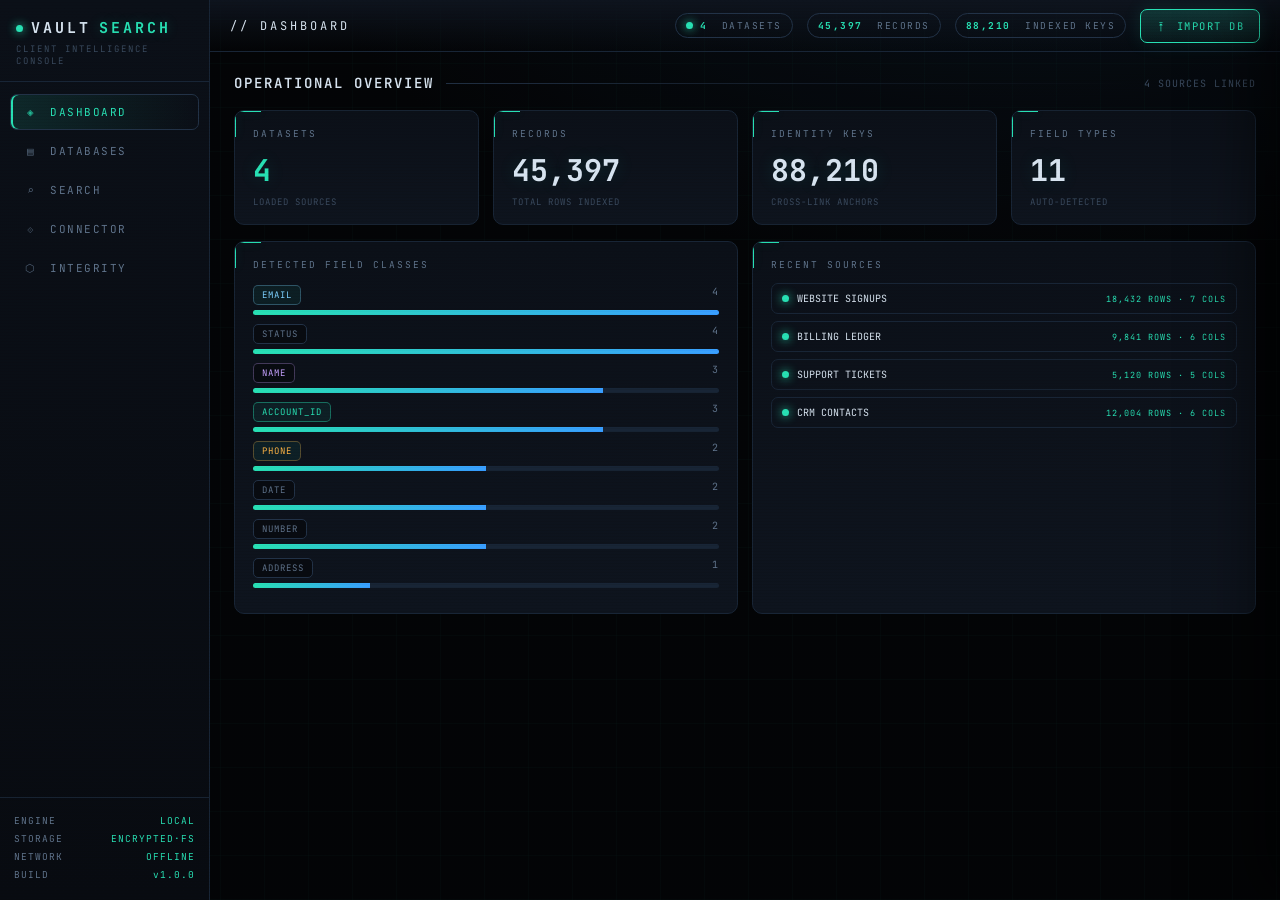
==== app/web/index.html @ f021d618 "Add VaultSearch: local client-data search & entity-resolution desktop app Pure-Go (no CGO) Windows d" ====
<!DOCTYPE html>
<html lang="en">
<head>
<meta charset="UTF-8"/>
<meta name="viewport" content="width=device-width,initial-scale=1"/>
<title>VAULTSEARCH</title>
<link href="https://fonts.googleapis.com/css2?family=Inter:wght@300;400;500;600;700&family=JetBrains+Mono:wght@400;500;700&display=swap" rel="stylesheet"/>
<link rel="stylesheet" href="style.css"/>
</head>
<body>
<div class="app">
  <!-- SIDEBAR -->
  <aside class="side">
    <div class="brand">
      <div class="mark"><span class="dot"></span>VAULT<b>SEARCH</b></div>
      <div class="sub">Client Intelligence Console</div>
    </div>
    <nav class="nav" id="nav">
      <button data-view="dash" class="on"><span class="ic">◈</span>Dashboard</button>
      <button data-view="db"><span class="ic">▤</span>Databases</button>
      <button data-view="search"><span class="ic">⌕</span>Search</button>
      <button data-view="conn"><span class="ic">⟐</span>Connector</button>
      <button data-view="integ"><span class="ic">⬡</span>Integrity</button>
    </nav>
    <div class="sysbox">
      <div class="row"><span class="k">ENGINE</span><span class="v">LOCAL</span></div>
      <div class="row"><span class="k">STORAGE</span><span class="v">ENCRYPTED·FS</span></div>
      <div class="row"><span class="k">NETWORK</span><span class="v">OFFLINE</span></div>
      <div class="row"><span class="k">BUILD</span><span class="v" id="ver">v1.0.0</span></div>
    </div>
  </aside>

  <!-- MAIN -->
  <main class="main">
    <div class="topbar">
      <div class="title">// <span id="crumb">DASHBOARD</span> <span class="tag" id="crumbTag"></span></div>
      <div class="spacer"></div>
      <div class="pill"><span class="dot"></span><b id="pStat">0</b>&nbsp;DATASETS</div>
      <div class="pill"><b id="pRec">0</b>&nbsp;RECORDS</div>
      <div class="pill"><b id="pIdx">0</b>&nbsp;INDEXED KEYS</div>
      <button class="btn primary" id="importBtn"><span>⭱</span> Import DB</button>
    </div>
    <section class="view" id="view"></section>
  </main>
</div>

<!-- record drawer -->
<div class="drawer" id="drawer">
  <div class="dh"><h3 id="drawerTitle">RECORD</h3><button class="xbtn" id="drawerX">✕</button></div>
  <div class="db" id="drawerBody"></div>
</div>

<div class="toast-wrap" id="toasts"></div>
<div class="scan"></div>
<script src="app.js"></script>
</body>
</html>
---- app/web/style.css ----
:root{
  --bg:#05070a;
  --bg2:#080b11;
  --panel:#0b1018;
  --panel2:#0e141e;
  --line:#182536;
  --line2:#223247;
  --text:#d7e3ef;
  --muted:#60748c;
  --dim:#3a4a5e;
  --accent:#28e0b4;      /* primary ops green-cyan */
  --accent2:#3aa0ff;     /* link blue */
  --amber:#ffb545;
  --danger:#ff4d5e;
  --grid:rgba(40,224,180,.035);
  --glow:rgba(40,224,180,.25);
  --mono:"JetBrains Mono","SF Mono",ui-monospace,Menlo,Consolas,monospace;
  --sans:"Inter",-apple-system,"Segoe UI",Roboto,sans-serif;
}
*{box-sizing:border-box;margin:0;padding:0}
html,body{height:100%}
body{
  font-family:var(--sans);
  color:var(--text);
  background:
    linear-gradient(0deg,rgba(0,0,0,.4),rgba(0,0,0,.4)),
    repeating-linear-gradient(0deg,var(--grid) 0 1px,transparent 1px 44px),
    repeating-linear-gradient(90deg,var(--grid) 0 1px,transparent 1px 44px),
    radial-gradient(1200px 600px at 80% -10%,#0c1826 0%,var(--bg) 60%);
  overflow:hidden;
  user-select:none;
  font-size:13px;
}
.app{display:flex;height:100vh;width:100vw}

/* ---------- sidebar ---------- */
.side{
  width:210px;flex:0 0 210px;
  background:linear-gradient(180deg,var(--panel),var(--bg2));
  border-right:1px solid var(--line);
  display:flex;flex-direction:column;
}
.brand{padding:18px 16px 14px;border-bottom:1px solid var(--line)}
.brand .mark{
  font-family:var(--mono);font-weight:700;letter-spacing:3px;
  font-size:15px;color:var(--text);display:flex;align-items:center;gap:8px;
}
.brand .mark b{color:var(--accent);text-shadow:0 0 12px var(--glow)}
.brand .sub{font-family:var(--mono);font-size:9px;letter-spacing:2px;color:var(--dim);margin-top:5px;text-transform:uppercase}
.dot{width:7px;height:7px;border-radius:50%;background:var(--accent);box-shadow:0 0 10px var(--accent)}

.nav{padding:12px 10px;display:flex;flex-direction:column;gap:3px}
.nav button{
  all:unset;cursor:pointer;display:flex;align-items:center;gap:11px;
  padding:10px 12px;border-radius:7px;color:var(--muted);
  font-family:var(--mono);font-size:11px;letter-spacing:1.5px;text-transform:uppercase;
  border:1px solid transparent;transition:.15s;
}
.nav button .ic{width:16px;text-align:center;opacity:.8}
.nav button:hover{color:var(--text);background:var(--panel2)}
.nav button.on{
  color:var(--accent);background:linear-gradient(90deg,rgba(40,224,180,.12),transparent);
  border-color:var(--line2);box-shadow:inset 2px 0 0 var(--accent)
}
.sysbox{margin-top:auto;padding:14px 14px 16px;border-top:1px solid var(--line);font-family:var(--mono);font-size:9.5px;color:var(--dim);letter-spacing:1px;line-height:1.9}
.sysbox .k{color:var(--muted)}
.sysbox .v{color:var(--accent)}
.sysbox .row{display:flex;justify-content:space-between}

/* ---------- main ---------- */
.main{flex:1;display:flex;flex-direction:column;min-width:0}
.topbar{
  height:52px;flex:0 0 52px;border-bottom:1px solid var(--line);
  display:flex;align-items:center;gap:14px;padding:0 20px;
  background:linear-gradient(180deg,var(--panel2),transparent);
}
.topbar .title{font-family:var(--mono);font-size:12px;letter-spacing:3px;text-transform:uppercase;color:var(--text)}
.topbar .title .tag{color:var(--accent)}
.topbar .spacer{flex:1}
.pill{font-family:var(--mono);font-size:9.5px;letter-spacing:1.5px;color:var(--muted);border:1px solid var(--line2);padding:5px 10px;border-radius:20px;text-transform:uppercase;display:flex;align-items:center;gap:7px}
.pill b{color:var(--accent)}

.view{flex:1;overflow:auto;padding:22px 24px}
.view::-webkit-scrollbar{width:10px;height:10px}
.view::-webkit-scrollbar-thumb{background:var(--line2);border-radius:6px;border:2px solid var(--bg)}
.view::-webkit-scrollbar-track{background:transparent}

.hide{display:none!important}

/* section head */
.shead{display:flex;align-items:center;gap:12px;margin-bottom:18px}
.shead h2{font-family:var(--mono);font-size:14px;letter-spacing:2px;text-transform:uppercase;font-weight:600}
.shead .ln{flex:1;height:1px;background:linear-gradient(90deg,var(--line2),transparent)}
.shead .cnt{font-family:var(--mono);font-size:10px;color:var(--dim);letter-spacing:1px}

/* cards / stat grid */
.grid{display:grid;gap:14px}
.g4{grid-template-columns:repeat(4,1fr)}
.g3{grid-template-columns:repeat(3,1fr)}
.g2{grid-template-columns:repeat(2,1fr)}
.card{
  background:linear-gradient(180deg,var(--panel),var(--panel2));
  border:1px solid var(--line);border-radius:10px;padding:16px 18px;position:relative;overflow:hidden;
}
.card::before{content:"";position:absolute;top:0;left:0;width:26px;height:1px;background:var(--accent);box-shadow:0 0 8px var(--glow)}
.card::after{content:"";position:absolute;top:0;left:0;width:1px;height:26px;background:var(--accent);box-shadow:0 0 8px var(--glow)}
.stat .lbl{font-family:var(--mono);font-size:9.5px;letter-spacing:2px;text-transform:uppercase;color:var(--muted)}
.stat .num{font-family:var(--mono);font-size:30px;font-weight:700;margin-top:10px;color:var(--text);text-shadow:0 0 18px rgba(40,224,180,.15)}
.stat .num.accent{color:var(--accent)}
.stat .foot{font-family:var(--mono);font-size:9px;color:var(--dim);margin-top:6px;letter-spacing:1px}

/* buttons */
.btn{
  all:unset;cursor:pointer;font-family:var(--mono);font-size:10.5px;letter-spacing:1.5px;text-transform:uppercase;
  padding:9px 15px;border-radius:7px;border:1px solid var(--line2);color:var(--text);
  display:inline-flex;align-items:center;gap:8px;transition:.15s;background:var(--panel2)
}
.btn:hover{border-color:var(--accent);color:var(--accent)}
.btn.primary{background:linear-gradient(180deg,rgba(40,224,180,.18),rgba(40,224,180,.06));border-color:var(--accent);color:var(--accent);box-shadow:0 0 18px rgba(40,224,180,.12)}
.btn.primary:hover{box-shadow:0 0 26px rgba(40,224,180,.3)}
.btn.sm{padding:6px 10px;font-size:9.5px}
.btn.danger:hover{border-color:var(--danger);color:var(--danger)}

/* search bar */
.searchbar{display:flex;gap:10px;margin-bottom:16px}
.inp{
  flex:1;display:flex;align-items:center;gap:10px;background:var(--panel);border:1px solid var(--line2);
  border-radius:8px;padding:0 14px;height:46px;transition:.15s
}
.inp:focus-within{border-color:var(--accent);box-shadow:0 0 0 1px var(--accent),0 0 20px rgba(40,224,180,.12)}
.inp .ic{color:var(--accent);font-family:var(--mono)}
.inp input{all:unset;flex:1;color:var(--text);font-family:var(--mono);font-size:13px;letter-spacing:.5px}
.inp input::placeholder{color:var(--dim)}
.scope{background:var(--panel);border:1px solid var(--line2);border-radius:8px;color:var(--text);font-family:var(--mono);font-size:11px;padding:0 12px;height:46px;cursor:pointer}

/* table */
.tbl-wrap{border:1px solid var(--line);border-radius:10px;overflow:hidden;background:var(--panel)}
table{width:100%;border-collapse:collapse;font-size:12px}
thead th{
  font-family:var(--mono);font-size:9.5px;letter-spacing:1.5px;text-transform:uppercase;color:var(--muted);
  text-align:left;padding:11px 14px;background:var(--panel2);border-bottom:1px solid var(--line2);white-space:nowrap
}
tbody td{padding:10px 14px;border-bottom:1px solid var(--line);color:var(--text);vertical-align:top}
tbody tr:hover{background:rgba(40,224,180,.04);cursor:pointer}
tbody tr:last-child td{border-bottom:none}
.src{font-family:var(--mono);font-size:10px;color:var(--accent2);letter-spacing:.5px}
.mono{font-family:var(--mono);font-size:11px}
.empty{padding:60px;text-align:center;color:var(--dim);font-family:var(--mono);letter-spacing:1px;font-size:11px}

/* type chips */
.chip{display:inline-flex;align-items:center;gap:5px;font-family:var(--mono);font-size:9px;letter-spacing:1px;text-transform:uppercase;
  padding:3px 8px;border-radius:5px;border:1px solid var(--line2);color:var(--muted);background:var(--bg2)}
.chip.id{color:var(--accent);border-color:rgba(40,224,180,.4);background:rgba(40,224,180,.07)}
.chip.email{color:#7fd1ff;border-color:rgba(127,209,255,.3)}
.chip.phone{color:var(--amber);border-color:rgba(255,181,69,.3)}
.chip.name{color:#c7a3ff;border-color:rgba(199,163,255,.3)}
.chip.password,.chip.hash{color:var(--danger);border-color:rgba(255,77,94,.3)}

/* dataset cards */
.dscard{background:linear-gradient(180deg,var(--panel),var(--panel2));border:1px solid var(--line);border-radius:10px;padding:16px;cursor:pointer;transition:.15s;position:relative}
.dscard:hover{border-color:var(--line2);transform:translateY(-2px);box-shadow:0 10px 30px rgba(0,0,0,.4)}
.dscard .nm{font-family:var(--mono);font-size:13px;letter-spacing:1px;color:var(--text);display:flex;align-items:center;gap:8px}
.dscard .meta{font-family:var(--mono);font-size:9.5px;color:var(--dim);letter-spacing:1px;margin-top:4px}
.dscard .cols{display:flex;flex-wrap:wrap;gap:5px;margin-top:12px}
.dscard .bar{height:4px;border-radius:3px;background:var(--line);margin-top:14px;overflow:hidden}
.dscard .bar i{display:block;height:100%;background:linear-gradient(90deg,var(--accent),var(--accent2))}
.dscard .acts{display:flex;gap:6px;margin-top:13px}

/* connector graph */
.conn-wrap{display:grid;grid-template-columns:1fr 320px;gap:16px}
.graph{border:1px solid var(--line);border-radius:10px;background:
  radial-gradient(600px 400px at 50% 40%,#0a131d,var(--panel));min-height:460px;position:relative;overflow:hidden}
.graph svg{width:100%;height:460px;display:block}
.node-card{background:var(--panel);border:1px solid var(--line);border-radius:10px;padding:14px;max-height:460px;overflow:auto}
.node-card h3{font-family:var(--mono);font-size:11px;letter-spacing:2px;text-transform:uppercase;color:var(--accent);margin-bottom:12px}
.kv{display:flex;justify-content:space-between;gap:10px;padding:6px 0;border-bottom:1px solid var(--line);font-size:11px}
.kv .k{font-family:var(--mono);font-size:9.5px;letter-spacing:1px;text-transform:uppercase;color:var(--muted)}
.kv .v{font-family:var(--mono);color:var(--text);text-align:right;word-break:break-all}
.linkrow{display:flex;align-items:center;gap:8px;padding:8px 10px;border:1px solid var(--line);border-radius:7px;margin-bottom:7px;cursor:pointer;transition:.15s}
.linkrow:hover{border-color:var(--accent)}
.linkrow .n{font-family:var(--mono);font-size:10px;color:var(--text);flex:1}
.linkrow .b{font-family:var(--mono);font-size:8.5px;color:var(--accent);letter-spacing:1px}

/* modal / drawer */
.drawer{position:fixed;top:0;right:0;width:440px;height:100vh;background:linear-gradient(180deg,var(--panel),var(--bg2));
  border-left:1px solid var(--line2);box-shadow:-20px 0 60px rgba(0,0,0,.6);transform:translateX(100%);transition:.25s;z-index:50;display:flex;flex-direction:column}
.drawer.open{transform:translateX(0)}
.drawer .dh{padding:18px 20px;border-bottom:1px solid var(--line);display:flex;align-items:center;gap:10px}
.drawer .dh h3{font-family:var(--mono);font-size:12px;letter-spacing:2px;text-transform:uppercase;flex:1}
.drawer .db{flex:1;overflow:auto;padding:18px 20px}
.xbtn{all:unset;cursor:pointer;color:var(--muted);font-family:var(--mono);font-size:16px}
.xbtn:hover{color:var(--danger)}

/* toast */
.toast-wrap{position:fixed;bottom:20px;right:20px;z-index:100;display:flex;flex-direction:column;gap:8px}
.toast{background:var(--panel);border:1px solid var(--line2);border-left:3px solid var(--accent);border-radius:7px;padding:12px 16px;
  font-family:var(--mono);font-size:11px;letter-spacing:.5px;color:var(--text);box-shadow:0 10px 30px rgba(0,0,0,.5);min-width:240px;animation:slidein .2s}
.toast.err{border-left-color:var(--danger)}
@keyframes slidein{from{transform:translateX(30px);opacity:0}to{transform:translateX(0);opacity:1}}

.drop{border:1.5px dashed var(--line2);border-radius:10px;padding:34px;text-align:center;color:var(--dim);font-family:var(--mono);
  font-size:11px;letter-spacing:1px;transition:.15s;margin-bottom:18px;background:rgba(10,15,22,.4)}
.drop.hot{border-color:var(--accent);color:var(--accent);background:rgba(40,224,180,.06)}
.scan{position:fixed;inset:0;pointer-events:none;z-index:200;background:repeating-linear-gradient(0deg,rgba(0,0,0,.14) 0 1px,transparent 1px 3px);mix-blend-mode:overlay;opacity:.5}
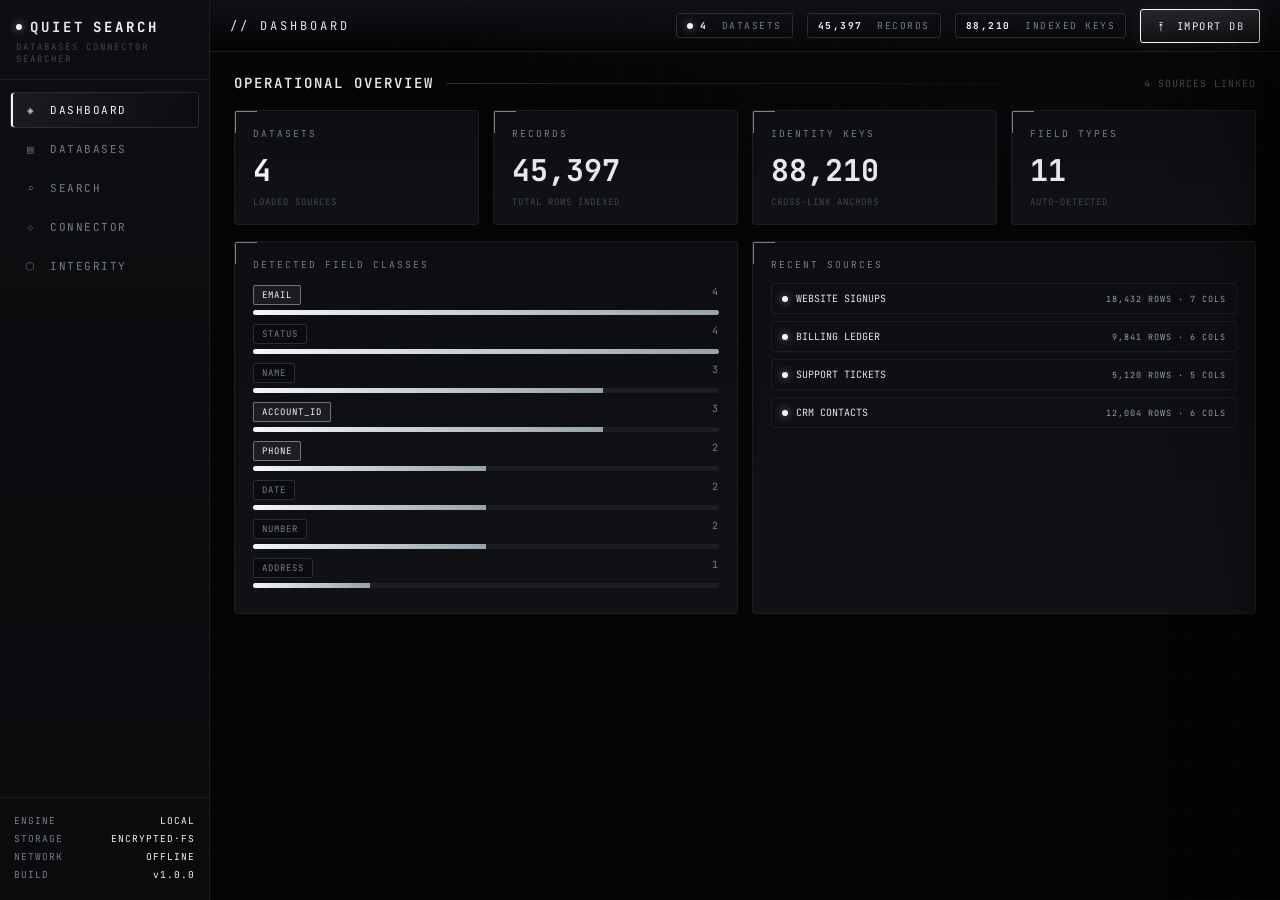
==== commit ea3b4631: "Rename to Quiet Search; async bulk-safe imports; fix blank-column bloat Reliability / performance: -" ====
--- a/app/web/index.html
+++ b/app/web/index.html
@@ -3,7 +3,7 @@
 <head>
 <meta charset="UTF-8"/>
 <meta name="viewport" content="width=device-width,initial-scale=1"/>
-<title>VAULTSEARCH</title>
+<title>QUIET SEARCH</title>
 <link href="https://fonts.googleapis.com/css2?family=Inter:wght@300;400;500;600;700&family=JetBrains+Mono:wght@400;500;700&display=swap" rel="stylesheet"/>
 <link rel="stylesheet" href="style.css"/>
 </head>
@@ -12,8 +12,8 @@
   <!-- SIDEBAR -->
   <aside class="side">
     <div class="brand">
-      <div class="mark"><span class="dot"></span>VAULT<b>SEARCH</b></div>
-      <div class="sub">Client Intelligence Console</div>
+      <div class="mark"><span class="dot"></span>QUIET <b>SEARCH</b></div>
+      <div class="sub">Databases Connector Searcher</div>
     </div>
     <nav class="nav" id="nav">
       <button data-view="dash" class="on"><span class="ic">◈</span>Dashboard</button>
--- a/app/web/style.css
+++ b/app/web/style.css
@@ -1,21 +1,22 @@
 :root{
-  --bg:#05070a;
-  --bg2:#080b11;
-  --panel:#0b1018;
-  --panel2:#0e141e;
-  --line:#182536;
-  --line2:#223247;
-  --text:#d7e3ef;
-  --muted:#60748c;
-  --dim:#3a4a5e;
-  --accent:#28e0b4;      /* primary ops green-cyan */
-  --accent2:#3aa0ff;     /* link blue */
-  --amber:#ffb545;
-  --danger:#ff4d5e;
-  --grid:rgba(40,224,180,.035);
-  --glow:rgba(40,224,180,.25);
+  --bg:#060708;
+  --bg2:#0a0b0d;
+  --panel:#0d0e11;
+  --panel2:#101216;
+  --line:#1c1e22;
+  --line2:#2a2d33;
+  --text:#e7e9ec;
+  --muted:#7a7f87;
+  --dim:#45494f;
+  --accent:#f4f6f8;      /* primary signal — crisp white/silver, not a hue */
+  --accent2:#9aa4ac;     /* secondary / links — muted steel gray */
+  --amber:#d9a441;       /* reserved for alert/warning counts only */
+  --danger:#e24b4b;      /* destructive + sensitive-field flag only */
+  --grid:rgba(255,255,255,.028);
+  --glow:rgba(244,246,248,.14);
   --mono:"JetBrains Mono","SF Mono",ui-monospace,Menlo,Consolas,monospace;
   --sans:"Inter",-apple-system,"Segoe UI",Roboto,sans-serif;
+  --r:3px;   /* global corner radius — sharp, schematic, not rounded */
 }
 *{box-sizing:border-box;margin:0;padding:0}
 html,body{height:100%}
@@ -23,10 +24,10 @@
   font-family:var(--sans);
   color:var(--text);
   background:
-    linear-gradient(0deg,rgba(0,0,0,.4),rgba(0,0,0,.4)),
+    linear-gradient(0deg,rgba(0,0,0,.45),rgba(0,0,0,.45)),
     repeating-linear-gradient(0deg,var(--grid) 0 1px,transparent 1px 44px),
     repeating-linear-gradient(90deg,var(--grid) 0 1px,transparent 1px 44px),
-    radial-gradient(1200px 600px at 80% -10%,#0c1826 0%,var(--bg) 60%);
+    radial-gradient(1200px 600px at 80% -10%,#111214 0%,var(--bg) 60%);
   overflow:hidden;
   user-select:none;
   font-size:13px;
@@ -43,23 +44,23 @@
 .brand{padding:18px 16px 14px;border-bottom:1px solid var(--line)}
 .brand .mark{
   font-family:var(--mono);font-weight:700;letter-spacing:3px;
-  font-size:15px;color:var(--text);display:flex;align-items:center;gap:8px;
-}
-.brand .mark b{color:var(--accent);text-shadow:0 0 12px var(--glow)}
+  font-size:14px;color:var(--text);display:flex;align-items:center;gap:8px;
+}
+.brand .mark b{color:var(--accent);text-shadow:0 0 10px var(--glow)}
 .brand .sub{font-family:var(--mono);font-size:9px;letter-spacing:2px;color:var(--dim);margin-top:5px;text-transform:uppercase}
-.dot{width:7px;height:7px;border-radius:50%;background:var(--accent);box-shadow:0 0 10px var(--accent)}
+.dot{width:6px;height:6px;border-radius:50%;background:var(--accent);box-shadow:0 0 8px rgba(244,246,248,.6)}
 
 .nav{padding:12px 10px;display:flex;flex-direction:column;gap:3px}
 .nav button{
   all:unset;cursor:pointer;display:flex;align-items:center;gap:11px;
-  padding:10px 12px;border-radius:7px;color:var(--muted);
+  padding:10px 12px;border-radius:var(--r);color:var(--muted);
   font-family:var(--mono);font-size:11px;letter-spacing:1.5px;text-transform:uppercase;
   border:1px solid transparent;transition:.15s;
 }
 .nav button .ic{width:16px;text-align:center;opacity:.8}
 .nav button:hover{color:var(--text);background:var(--panel2)}
 .nav button.on{
-  color:var(--accent);background:linear-gradient(90deg,rgba(40,224,180,.12),transparent);
+  color:var(--accent);background:linear-gradient(90deg,rgba(255,255,255,.06),transparent);
   border-color:var(--line2);box-shadow:inset 2px 0 0 var(--accent)
 }
 .sysbox{margin-top:auto;padding:14px 14px 16px;border-top:1px solid var(--line);font-family:var(--mono);font-size:9.5px;color:var(--dim);letter-spacing:1px;line-height:1.9}
@@ -68,7 +69,7 @@
 .sysbox .row{display:flex;justify-content:space-between}
 
 /* ---------- main ---------- */
-.main{flex:1;display:flex;flex-direction:column;min-width:0}
+.main{flex:1;display:flex;flex-direction:column;min-width:0;position:relative}
 .topbar{
   height:52px;flex:0 0 52px;border-bottom:1px solid var(--line);
   display:flex;align-items:center;gap:14px;padding:0 20px;
@@ -77,12 +78,12 @@
 .topbar .title{font-family:var(--mono);font-size:12px;letter-spacing:3px;text-transform:uppercase;color:var(--text)}
 .topbar .title .tag{color:var(--accent)}
 .topbar .spacer{flex:1}
-.pill{font-family:var(--mono);font-size:9.5px;letter-spacing:1.5px;color:var(--muted);border:1px solid var(--line2);padding:5px 10px;border-radius:20px;text-transform:uppercase;display:flex;align-items:center;gap:7px}
+.pill{font-family:var(--mono);font-size:9.5px;letter-spacing:1.5px;color:var(--muted);border:1px solid var(--line2);padding:5px 10px;border-radius:var(--r);text-transform:uppercase;display:flex;align-items:center;gap:7px}
 .pill b{color:var(--accent)}
 
 .view{flex:1;overflow:auto;padding:22px 24px}
 .view::-webkit-scrollbar{width:10px;height:10px}
-.view::-webkit-scrollbar-thumb{background:var(--line2);border-radius:6px;border:2px solid var(--bg)}
+.view::-webkit-scrollbar-thumb{background:var(--line2);border-radius:2px;border:2px solid var(--bg)}
 .view::-webkit-scrollbar-track{background:transparent}
 
 .hide{display:none!important}
@@ -100,24 +101,24 @@
 .g2{grid-template-columns:repeat(2,1fr)}
 .card{
   background:linear-gradient(180deg,var(--panel),var(--panel2));
-  border:1px solid var(--line);border-radius:10px;padding:16px 18px;position:relative;overflow:hidden;
-}
-.card::before{content:"";position:absolute;top:0;left:0;width:26px;height:1px;background:var(--accent);box-shadow:0 0 8px var(--glow)}
-.card::after{content:"";position:absolute;top:0;left:0;width:1px;height:26px;background:var(--accent);box-shadow:0 0 8px var(--glow)}
+  border:1px solid var(--line);border-radius:var(--r);padding:16px 18px;position:relative;overflow:hidden;
+}
+.card::before{content:"";position:absolute;top:0;left:0;width:22px;height:1px;background:var(--accent);opacity:.5}
+.card::after{content:"";position:absolute;top:0;left:0;width:1px;height:22px;background:var(--accent);opacity:.5}
 .stat .lbl{font-family:var(--mono);font-size:9.5px;letter-spacing:2px;text-transform:uppercase;color:var(--muted)}
-.stat .num{font-family:var(--mono);font-size:30px;font-weight:700;margin-top:10px;color:var(--text);text-shadow:0 0 18px rgba(40,224,180,.15)}
+.stat .num{font-family:var(--mono);font-size:30px;font-weight:700;margin-top:10px;color:var(--text)}
 .stat .num.accent{color:var(--accent)}
 .stat .foot{font-family:var(--mono);font-size:9px;color:var(--dim);margin-top:6px;letter-spacing:1px}
 
 /* buttons */
 .btn{
   all:unset;cursor:pointer;font-family:var(--mono);font-size:10.5px;letter-spacing:1.5px;text-transform:uppercase;
-  padding:9px 15px;border-radius:7px;border:1px solid var(--line2);color:var(--text);
+  padding:9px 15px;border-radius:var(--r);border:1px solid var(--line2);color:var(--text);
   display:inline-flex;align-items:center;gap:8px;transition:.15s;background:var(--panel2)
 }
 .btn:hover{border-color:var(--accent);color:var(--accent)}
-.btn.primary{background:linear-gradient(180deg,rgba(40,224,180,.18),rgba(40,224,180,.06));border-color:var(--accent);color:var(--accent);box-shadow:0 0 18px rgba(40,224,180,.12)}
-.btn.primary:hover{box-shadow:0 0 26px rgba(40,224,180,.3)}
+.btn.primary{background:linear-gradient(180deg,rgba(255,255,255,.1),rgba(255,255,255,.03));border-color:var(--accent);color:var(--accent);box-shadow:0 0 14px rgba(244,246,248,.08)}
+.btn.primary:hover{box-shadow:0 0 22px rgba(244,246,248,.18)}
 .btn.sm{padding:6px 10px;font-size:9.5px}
 .btn.danger:hover{border-color:var(--danger);color:var(--danger)}
 
@@ -125,61 +126,59 @@
 .searchbar{display:flex;gap:10px;margin-bottom:16px}
 .inp{
   flex:1;display:flex;align-items:center;gap:10px;background:var(--panel);border:1px solid var(--line2);
-  border-radius:8px;padding:0 14px;height:46px;transition:.15s
-}
-.inp:focus-within{border-color:var(--accent);box-shadow:0 0 0 1px var(--accent),0 0 20px rgba(40,224,180,.12)}
+  border-radius:var(--r);padding:0 14px;height:46px;transition:.15s
+}
+.inp:focus-within{border-color:var(--accent);box-shadow:0 0 0 1px var(--accent)}
 .inp .ic{color:var(--accent);font-family:var(--mono)}
 .inp input{all:unset;flex:1;color:var(--text);font-family:var(--mono);font-size:13px;letter-spacing:.5px}
 .inp input::placeholder{color:var(--dim)}
-.scope{background:var(--panel);border:1px solid var(--line2);border-radius:8px;color:var(--text);font-family:var(--mono);font-size:11px;padding:0 12px;height:46px;cursor:pointer}
+.scope{background:var(--panel);border:1px solid var(--line2);border-radius:var(--r);color:var(--text);font-family:var(--mono);font-size:11px;padding:0 12px;height:46px;cursor:pointer}
 
 /* table */
-.tbl-wrap{border:1px solid var(--line);border-radius:10px;overflow:hidden;background:var(--panel)}
+.tbl-wrap{border:1px solid var(--line);border-radius:var(--r);overflow:hidden;background:var(--panel)}
 table{width:100%;border-collapse:collapse;font-size:12px}
 thead th{
   font-family:var(--mono);font-size:9.5px;letter-spacing:1.5px;text-transform:uppercase;color:var(--muted);
   text-align:left;padding:11px 14px;background:var(--panel2);border-bottom:1px solid var(--line2);white-space:nowrap
 }
 tbody td{padding:10px 14px;border-bottom:1px solid var(--line);color:var(--text);vertical-align:top}
-tbody tr:hover{background:rgba(40,224,180,.04);cursor:pointer}
+tbody tr:hover{background:rgba(255,255,255,.03);cursor:pointer}
 tbody tr:last-child td{border-bottom:none}
 .src{font-family:var(--mono);font-size:10px;color:var(--accent2);letter-spacing:.5px}
 .mono{font-family:var(--mono);font-size:11px}
 .empty{padding:60px;text-align:center;color:var(--dim);font-family:var(--mono);letter-spacing:1px;font-size:11px}
 
-/* type chips */
+/* type chips — monochrome by default; identity is highlighted white,
+   sensitive fields (password/hash) flagged red. No decorative rainbow. */
 .chip{display:inline-flex;align-items:center;gap:5px;font-family:var(--mono);font-size:9px;letter-spacing:1px;text-transform:uppercase;
-  padding:3px 8px;border-radius:5px;border:1px solid var(--line2);color:var(--muted);background:var(--bg2)}
-.chip.id{color:var(--accent);border-color:rgba(40,224,180,.4);background:rgba(40,224,180,.07)}
-.chip.email{color:#7fd1ff;border-color:rgba(127,209,255,.3)}
-.chip.phone{color:var(--amber);border-color:rgba(255,181,69,.3)}
-.chip.name{color:#c7a3ff;border-color:rgba(199,163,255,.3)}
-.chip.password,.chip.hash{color:var(--danger);border-color:rgba(255,77,94,.3)}
+  padding:3px 8px;border-radius:2px;border:1px solid var(--line2);color:var(--muted);background:var(--bg2)}
+.chip.id{color:var(--accent);border-color:rgba(244,246,248,.4);background:rgba(244,246,248,.06)}
+.chip.password,.chip.hash{color:var(--danger);border-color:rgba(226,75,75,.35)}
 
 /* dataset cards */
-.dscard{background:linear-gradient(180deg,var(--panel),var(--panel2));border:1px solid var(--line);border-radius:10px;padding:16px;cursor:pointer;transition:.15s;position:relative}
+.dscard{background:linear-gradient(180deg,var(--panel),var(--panel2));border:1px solid var(--line);border-radius:var(--r);padding:16px;cursor:pointer;transition:.15s;position:relative}
 .dscard:hover{border-color:var(--line2);transform:translateY(-2px);box-shadow:0 10px 30px rgba(0,0,0,.4)}
 .dscard .nm{font-family:var(--mono);font-size:13px;letter-spacing:1px;color:var(--text);display:flex;align-items:center;gap:8px}
 .dscard .meta{font-family:var(--mono);font-size:9.5px;color:var(--dim);letter-spacing:1px;margin-top:4px}
 .dscard .cols{display:flex;flex-wrap:wrap;gap:5px;margin-top:12px}
-.dscard .bar{height:4px;border-radius:3px;background:var(--line);margin-top:14px;overflow:hidden}
-.dscard .bar i{display:block;height:100%;background:linear-gradient(90deg,var(--accent),var(--accent2))}
+.dscard .bar{height:4px;border-radius:2px;background:var(--line);margin-top:14px;overflow:hidden}
+.dscard .bar i{display:block;height:100%;background:var(--accent);opacity:.75}
 .dscard .acts{display:flex;gap:6px;margin-top:13px}
 
 /* connector graph */
 .conn-wrap{display:grid;grid-template-columns:1fr 320px;gap:16px}
-.graph{border:1px solid var(--line);border-radius:10px;background:
-  radial-gradient(600px 400px at 50% 40%,#0a131d,var(--panel));min-height:460px;position:relative;overflow:hidden}
+.graph{border:1px solid var(--line);border-radius:var(--r);background:
+  radial-gradient(600px 400px at 50% 40%,#0c0d10,var(--panel));min-height:460px;position:relative;overflow:hidden}
 .graph svg{width:100%;height:460px;display:block}
-.node-card{background:var(--panel);border:1px solid var(--line);border-radius:10px;padding:14px;max-height:460px;overflow:auto}
+.node-card{background:var(--panel);border:1px solid var(--line);border-radius:var(--r);padding:14px;max-height:460px;overflow:auto}
 .node-card h3{font-family:var(--mono);font-size:11px;letter-spacing:2px;text-transform:uppercase;color:var(--accent);margin-bottom:12px}
 .kv{display:flex;justify-content:space-between;gap:10px;padding:6px 0;border-bottom:1px solid var(--line);font-size:11px}
 .kv .k{font-family:var(--mono);font-size:9.5px;letter-spacing:1px;text-transform:uppercase;color:var(--muted)}
 .kv .v{font-family:var(--mono);color:var(--text);text-align:right;word-break:break-all}
-.linkrow{display:flex;align-items:center;gap:8px;padding:8px 10px;border:1px solid var(--line);border-radius:7px;margin-bottom:7px;cursor:pointer;transition:.15s}
+.linkrow{display:flex;align-items:center;gap:8px;padding:8px 10px;border:1px solid var(--line);border-radius:var(--r);margin-bottom:7px;cursor:pointer;transition:.15s}
 .linkrow:hover{border-color:var(--accent)}
 .linkrow .n{font-family:var(--mono);font-size:10px;color:var(--text);flex:1}
-.linkrow .b{font-family:var(--mono);font-size:8.5px;color:var(--accent);letter-spacing:1px}
+.linkrow .b{font-family:var(--mono);font-size:8.5px;color:var(--accent2);letter-spacing:1px}
 
 /* modal / drawer */
 .drawer{position:fixed;top:0;right:0;width:440px;height:100vh;background:linear-gradient(180deg,var(--panel),var(--bg2));
@@ -193,12 +192,22 @@
 
 /* toast */
 .toast-wrap{position:fixed;bottom:20px;right:20px;z-index:100;display:flex;flex-direction:column;gap:8px}
-.toast{background:var(--panel);border:1px solid var(--line2);border-left:3px solid var(--accent);border-radius:7px;padding:12px 16px;
+.toast{background:var(--panel);border:1px solid var(--line2);border-left:3px solid var(--accent);border-radius:2px;padding:12px 16px;
   font-family:var(--mono);font-size:11px;letter-spacing:.5px;color:var(--text);box-shadow:0 10px 30px rgba(0,0,0,.5);min-width:240px;animation:slidein .2s}
 .toast.err{border-left-color:var(--danger)}
 @keyframes slidein{from{transform:translateX(30px);opacity:0}to{transform:translateX(0);opacity:1}}
 
-.drop{border:1.5px dashed var(--line2);border-radius:10px;padding:34px;text-align:center;color:var(--dim);font-family:var(--mono);
-  font-size:11px;letter-spacing:1px;transition:.15s;margin-bottom:18px;background:rgba(10,15,22,.4)}
-.drop.hot{border-color:var(--accent);color:var(--accent);background:rgba(40,224,180,.06)}
-.scan{position:fixed;inset:0;pointer-events:none;z-index:200;background:repeating-linear-gradient(0deg,rgba(0,0,0,.14) 0 1px,transparent 1px 3px);mix-blend-mode:overlay;opacity:.5}
+.drop{border:1.5px dashed var(--line2);border-radius:var(--r);padding:34px;text-align:center;color:var(--dim);font-family:var(--mono);
+  font-size:11px;letter-spacing:1px;transition:.15s;margin-bottom:18px;background:rgba(10,11,13,.4);cursor:pointer}
+.drop.hot{border-color:var(--accent);color:var(--accent);background:rgba(244,246,248,.05)}
+.scan{position:fixed;inset:0;pointer-events:none;z-index:200;background:repeating-linear-gradient(0deg,rgba(0,0,0,.14) 0 1px,transparent 1px 3px);mix-blend-mode:overlay;opacity:.4}
+
+/* ---------- import job progress bar ---------- */
+.jobbar{position:sticky;top:0;z-index:30;background:var(--panel2);border-bottom:1px solid var(--accent);padding:9px 20px 11px}
+.jobbar-row{display:flex;align-items:center;gap:10px;font-family:var(--mono);font-size:10px;letter-spacing:1px;text-transform:uppercase;color:var(--text);margin-bottom:6px}
+.jobbar-spin{width:9px;height:9px;border:1.5px solid var(--line2);border-top-color:var(--accent);border-radius:50%;animation:spin .7s linear infinite;flex:0 0 auto}
+.jobbar-txt{flex:1;white-space:nowrap;overflow:hidden;text-overflow:ellipsis}
+.jobbar-pct{color:var(--accent);font-weight:700}
+.jobbar-track{height:3px;background:var(--line);border-radius:0;overflow:hidden}
+.jobbar-track i{display:block;height:100%;background:var(--accent);transition:width .15s}
+@keyframes spin{to{transform:rotate(360deg)}}
